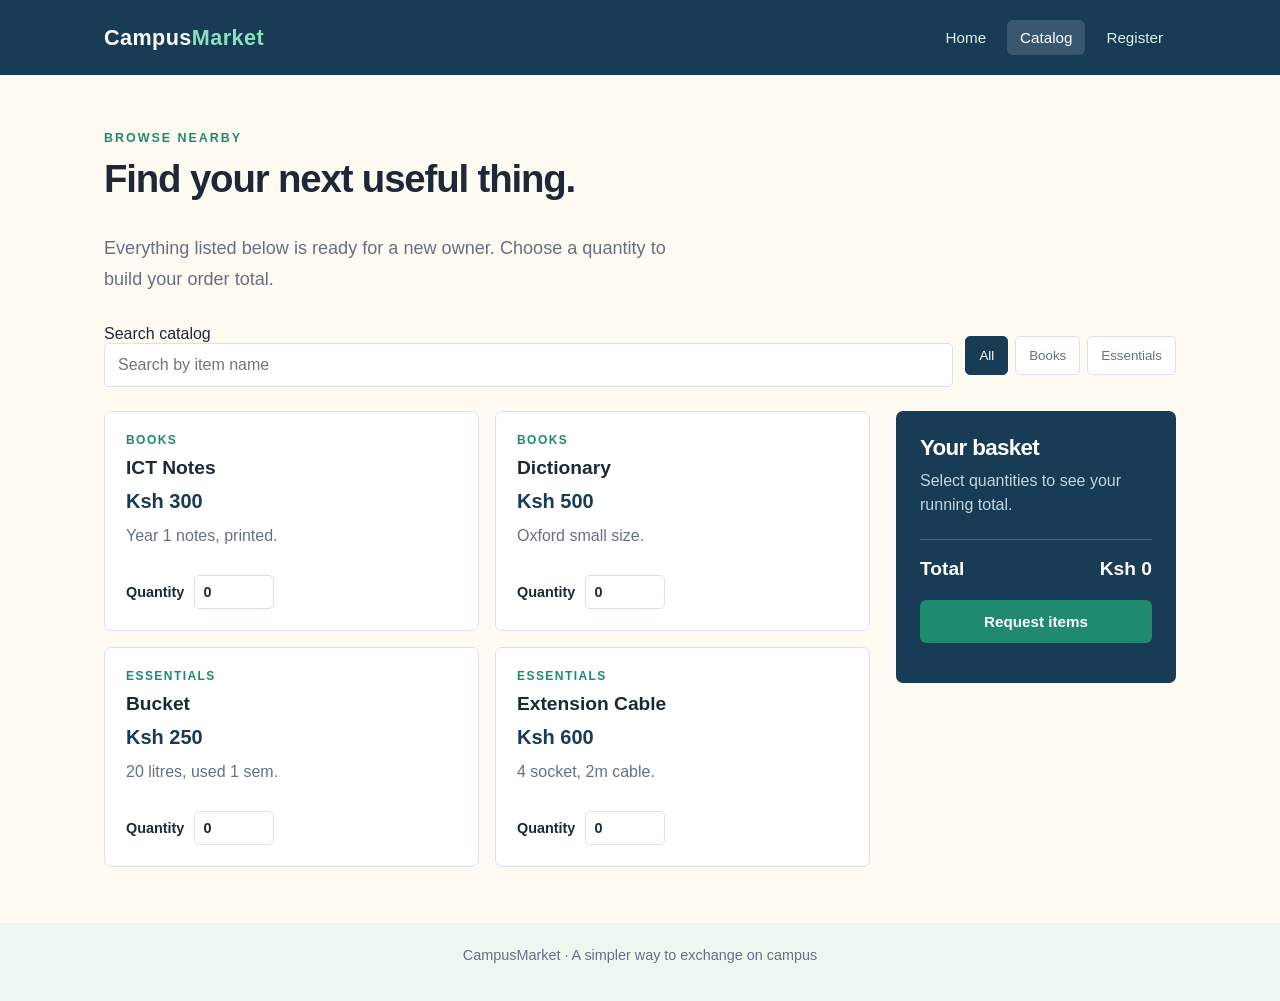
==== catalog.html @ a5192455 "Add files via upload" ====
<!DOCTYPE html>
<html lang="en">
<head>
<meta charset="UTF-8">
<meta name="viewport" content="width=device-width, initial-scale=1.0">
<title>Catalog | CampusMarket</title>
<link rel="stylesheet" href="styles.css">
</head>
<body>
<header class="site-header"><div class="header-inner"><a class="brand" href="index.html">Campus<span>Market</span></a>
<nav>
<a href="index.html">Home</a>
<a href="catalog.html" aria-current="page">Catalog</a>
<a href="register.html">Register</a>
</nav>
</div></header>
<main class="container"><div class="page-heading"><p class="eyebrow">Browse nearby</p><h2>Find your next useful thing.</h2><p class="lead">Everything listed below is ready for a new owner. Choose a quantity to build your order total.</p></div>
<div class="toolbar"><div class="search-wrap"><label class="sr-only" for="search">Search catalog</label><input id="search" type="search" placeholder="Search by item name" autocomplete="off"></div><div class="filters" role="group" aria-label="Filter products"><button class="filter active" data-filter="all" type="button">All</button><button class="filter" data-filter="books" type="button">Books</button><button class="filter" data-filter="other" type="button">Essentials</button></div></div>
<div class="catalog-layout"><section id="list" aria-live="polite">
<article class="prod" data-cat="books" data-name="ict notes">
<span class="prod-type">Books</span><h3>ICT Notes</h3>
<p class="price">Ksh <span class="p">300</span></p>
<p>Year 1 notes, printed.</p>
<label class="quantity">Quantity <input class="q" type="number" value="0" min="0" max="20" inputmode="numeric"></label>
</article>

<article class="prod" data-cat="books" data-name="dictionary">
<span class="prod-type">Books</span><h3>Dictionary</h3>
<p class="price">Ksh <span class="p">500</span></p>
<p>Oxford small size.</p>
<label class="quantity">Quantity <input class="q" type="number" value="0" min="0" max="20" inputmode="numeric"></label>
</article>

<article class="prod" data-cat="other" data-name="bucket">
<span class="prod-type">Essentials</span><h3>Bucket</h3>
<p class="price">Ksh <span class="p">250</span></p>
<p>20 litres, used 1 sem.</p>
<label class="quantity">Quantity <input class="q" type="number" value="0" min="0" max="20" inputmode="numeric"></label>
</article>

<article class="prod" data-cat="other" data-name="extension">
<span class="prod-type">Essentials</span><h3>Extension Cable</h3>
<p class="price">Ksh <span class="p">600</span></p>
<p>4 socket, 2m cable.</p>
<label class="quantity">Quantity <input class="q" type="number" value="0" min="0" max="20" inputmode="numeric"></label>
</article>
</section><aside class="cart"><h2>Your basket</h2><p>Select quantities to see your running total.</p><div class="cart-total"><span>Total</span><span>Ksh <span id="tot">0</span></span></div><button class="button checkout-button" id="checkout" type="button">Request items</button><p id="msg" role="status"></p></aside></div>
</main>
<footer><p>CampusMarket · A simpler way to exchange on campus</p></footer>
<script src="app.js"></script>
</body>
</html>
---- styles.css ----
:root {
	--ink: #1d2939;
	--muted: #667085;
	--navy: #183b56;
	--teal: #1f8a70;
	--mint: #e8f4ee;
	--cream: #fffaf2;
	--line: #d9e2ec;
	--white: #ffffff;
	font-family: "Trebuchet MS", "Segoe UI", sans-serif;
}

* { box-sizing: border-box; }
body { margin: 0; color: var(--ink); background: var(--cream); }
a { color: inherit; }
.site-header { background: var(--navy); color: var(--white); }
.header-inner { max-width: 1120px; margin: auto; padding: 20px 24px; display: flex; align-items: center; justify-content: space-between; gap: 24px; }
.brand { text-decoration: none; font-size: 1.35rem; font-weight: 800; letter-spacing: .02em; }
.brand span { color: #8de0ba; }
nav { display: flex; gap: 8px; }
nav a { color: #d9f2e7; text-decoration: none; padding: 9px 13px; border-radius: 6px; font-size: .95rem; }
nav a:hover, nav a[aria-current="page"] { background: rgba(255,255,255,.14); color: var(--white); }
.container { max-width: 1120px; margin: auto; padding: 56px 24px; }
.eyebrow { color: var(--teal); font-size: .78rem; font-weight: 800; letter-spacing: .16em; text-transform: uppercase; }
h1, h2, h3, p { margin-top: 0; }
h1 { max-width: 700px; margin-bottom: 18px; font-size: clamp(2.4rem, 5vw, 4.7rem); line-height: .98; letter-spacing: -.045em; }
h2 { font-size: clamp(1.8rem, 3vw, 2.8rem); letter-spacing: -.03em; }
.lead { max-width: 590px; color: var(--muted); font-size: 1.13rem; line-height: 1.7; }
.hero { min-height: 490px; display: grid; grid-template-columns: minmax(0, 1.1fr) minmax(280px, .9fr); gap: 52px; align-items: center; }
.hero-art { min-height: 330px; padding: 28px; border-radius: 10px; background: #d5efe2; position: relative; overflow: hidden; }
.hero-art:before, .hero-art:after { content: ""; position: absolute; border-radius: 50%; border: 22px solid rgba(31,138,112,.25); }
.hero-art:before { width: 270px; height: 270px; right: -60px; top: -45px; }
.hero-art:after { width: 170px; height: 170px; left: -55px; bottom: -68px; }
.market-note { position: absolute; z-index: 1; left: 13%; bottom: 16%; width: 74%; padding: 27px; background: var(--white); border: 1px solid rgba(24,59,86,.12); box-shadow: 0 18px 42px rgba(24,59,86,.16); transform: rotate(-3deg); }
.market-note strong { display: block; color: var(--navy); font-size: 1.5rem; margin-bottom: 18px; }
.market-note p { color: var(--muted); line-height: 1.5; margin-bottom: 0; }
.actions { display: flex; gap: 12px; flex-wrap: wrap; margin-top: 28px; }
.button { display: inline-flex; align-items: center; justify-content: center; border: 0; border-radius: 6px; padding: 13px 18px; background: var(--teal); color: var(--white); text-decoration: none; font-weight: 800; cursor: pointer; font-size: .95rem; }
.button:hover { background: #176e5a; }
.button.secondary { background: var(--white); color: var(--navy); border: 1px solid var(--line); }
.button.secondary:hover { background: var(--mint); }
.trust-strip { background: var(--navy); color: var(--white); }
.trust-inner { max-width: 1120px; margin: auto; padding: 24px; display: grid; grid-template-columns: repeat(3, 1fr); gap: 20px; }
.trust-inner div { border-left: 2px solid #8de0ba; padding-left: 14px; }
.trust-inner strong { display: block; margin-bottom: 4px; }
.trust-inner span { color: #c2d6df; font-size: .9rem; }
.page-heading { margin-bottom: 30px; }
.toolbar { display: flex; align-items: center; gap: 12px; flex-wrap: wrap; margin-bottom: 24px; }
.search-wrap { flex: 1 1 250px; position: relative; }
input, select { width: 100%; border: 1px solid var(--line); border-radius: 5px; padding: 12px 13px; background: var(--white); color: var(--ink); font: inherit; }
input:focus { outline: 3px solid rgba(31,138,112,.2); border-color: var(--teal); }
.filters { display: flex; gap: 7px; }
.filter { border: 1px solid var(--line); border-radius: 5px; background: var(--white); color: var(--muted); padding: 11px 13px; cursor: pointer; }
.filter.active, .filter:hover { background: var(--navy); color: var(--white); border-color: var(--navy); }
.catalog-layout { display: grid; grid-template-columns: minmax(0, 1fr) 280px; gap: 26px; align-items: start; }
#list { display: grid; grid-template-columns: repeat(2, minmax(0, 1fr)); gap: 16px; }
.prod { padding: 21px; background: var(--white); border: 1px solid var(--line); border-radius: 7px; display: flex; flex-direction: column; min-height: 220px; }
.prod:hover { border-color: #94c9b4; box-shadow: 0 8px 22px rgba(24,59,86,.07); }
.prod-type { color: var(--teal); font-size: .75rem; font-weight: 800; text-transform: uppercase; letter-spacing: .12em; }
.prod h3 { margin: 10px 0 7px; font-size: 1.2rem; }
.prod p { color: var(--muted); line-height: 1.5; margin-bottom: 18px; }
.price { color: var(--navy) !important; font-size: 1.25rem; font-weight: 800; margin-bottom: 8px !important; }
.quantity { margin-top: auto; display: flex; align-items: center; gap: 10px; font-size: .9rem; font-weight: 700; }
.quantity input { width: 80px; padding: 8px; }
.cart { position: sticky; top: 20px; background: var(--navy); color: var(--white); border-radius: 7px; padding: 24px; }
.cart h2 { font-size: 1.4rem; margin-bottom: 8px; }
.cart p { color: #c2d6df; line-height: 1.5; }
.cart-total { display: flex; justify-content: space-between; border-top: 1px solid rgba(255,255,255,.2); padding-top: 18px; margin-top: 22px; font-size: 1.2rem; font-weight: 800; }
.checkout-button { width: 100%; margin-top: 20px; }
.empty { grid-column: 1 / -1; padding: 35px; text-align: center; color: var(--muted); background: var(--white); border: 1px dashed var(--line); }
.form-card { max-width: 600px; background: var(--white); border: 1px solid var(--line); border-radius: 7px; padding: 30px; }
.field { display: grid; gap: 7px; margin-bottom: 18px; font-weight: 700; }
.check { display: flex; align-items: center; gap: 8px; font-weight: 400; margin-bottom: 22px; }
.check input { width: auto; }
.message { margin: 16px 0 0; font-weight: 700; }
.message.success { color: var(--teal); }
.message.error { color: #b42318; }
footer { background: #eef6f0; color: var(--muted); padding: 24px; text-align: center; font-size: .9rem; }
@media (max-width: 760px) {
	.header-inner { align-items: flex-start; flex-direction: column; padding: 18px 20px; }
	nav { width: 100%; justify-content: space-between; }
	nav a { padding: 8px 5px; }
	.container { padding: 42px 20px; }
	.hero { grid-template-columns: 1fr; gap: 26px; min-height: auto; }
	.hero-art { min-height: 260px; }
	.trust-inner { grid-template-columns: 1fr; padding: 22px 20px; }
	.catalog-layout, #list { grid-template-columns: 1fr; }
	.cart { position: static; grid-row: 1; }
}
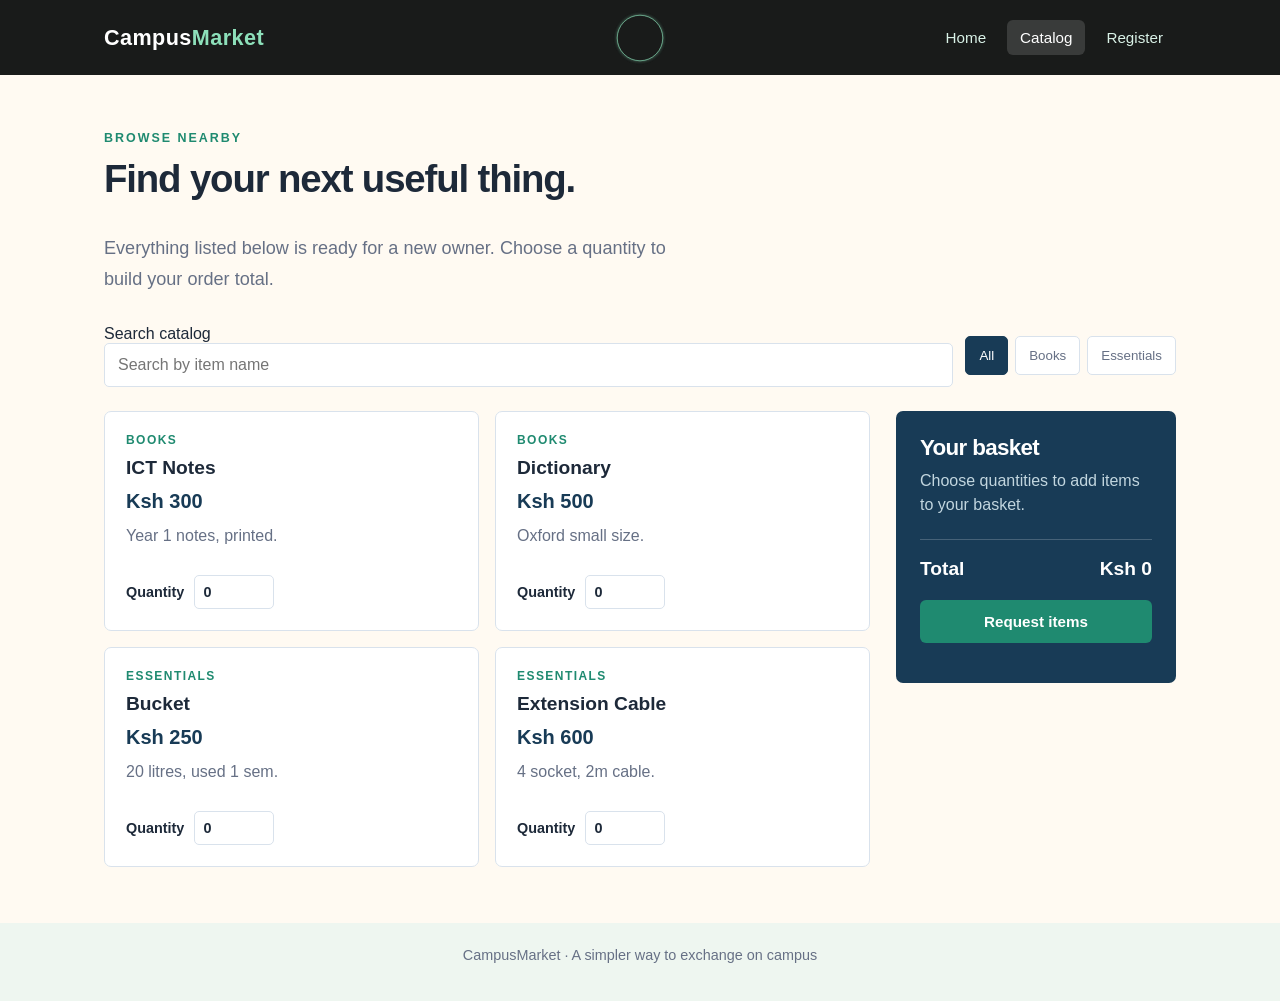
==== commit 04e5c12d: "Add files via upload" ====
--- a/catalog.html
+++ b/catalog.html
@@ -15,7 +15,7 @@
 </nav>
 </div></header>
 <main class="container"><div class="page-heading"><p class="eyebrow">Browse nearby</p><h2>Find your next useful thing.</h2><p class="lead">Everything listed below is ready for a new owner. Choose a quantity to build your order total.</p></div>
-<div class="toolbar"><div class="search-wrap"><label class="sr-only" for="search">Search catalog</label><input id="search" type="search" placeholder="Search by item name" autocomplete="off"></div><div class="filters" role="group" aria-label="Filter products"><button class="filter active" data-filter="all" type="button">All</button><button class="filter" data-filter="books" type="button">Books</button><button class="filter" data-filter="other" type="button">Essentials</button></div></div>
+<div class="toolbar"><div class="search-wrap"><label class="sr-only" for="search">Search catalog</label><input id="search" type="search" placeholder="Search by item name" autocomplete="off"></div><div class="filters" role="group" aria-label="Filter products"><button class="filter active" data-filter="all" aria-pressed="true" type="button">All</button><button class="filter" data-filter="books" aria-pressed="false" type="button">Books</button><button class="filter" data-filter="other" aria-pressed="false" type="button">Essentials</button></div></div>
 <div class="catalog-layout"><section id="list" aria-live="polite">
 <article class="prod" data-cat="books" data-name="ict notes">
 <span class="prod-type">Books</span><h3>ICT Notes</h3>
@@ -44,7 +44,7 @@
 <p>4 socket, 2m cable.</p>
 <label class="quantity">Quantity <input class="q" type="number" value="0" min="0" max="20" inputmode="numeric"></label>
 </article>
-</section><aside class="cart"><h2>Your basket</h2><p>Select quantities to see your running total.</p><div class="cart-total"><span>Total</span><span>Ksh <span id="tot">0</span></span></div><button class="button checkout-button" id="checkout" type="button">Request items</button><p id="msg" role="status"></p></aside></div>
+</section><aside class="cart"><h2>Your basket</h2><p id="cart-empty">Choose quantities to add items to your basket.</p><ul class="cart-items" id="cart-items" aria-label="Selected items" aria-live="polite"></ul><div class="cart-total"><span>Total</span><span>Ksh <span id="tot">0</span></span></div><button class="button checkout-button" id="checkout" type="button">Request items</button><p id="msg" role="status"></p></aside></div>
 </main>
 <footer><p>CampusMarket · A simpler way to exchange on campus</p></footer>
 <script src="app.js"></script>
--- a/styles.css
+++ b/styles.css
@@ -13,8 +13,10 @@
 * { box-sizing: border-box; }
 body { margin: 0; color: var(--ink); background: var(--cream); }
 a { color: inherit; }
-.site-header { background: var(--navy); color: var(--white); }
-.header-inner { max-width: 1120px; margin: auto; padding: 20px 24px; display: flex; align-items: center; justify-content: space-between; gap: 24px; }
+.site-header { position: relative; isolation: isolate; overflow: hidden; background: #191b1a; color: var(--white); }
+.site-header::before, .site-header::after { content: ""; position: absolute; z-index: -1; top: 50%; left: 50%; width: 180px; aspect-ratio: 1; border: 2px solid rgba(141,224,186,.8); border-radius: 50%; box-shadow: 0 0 14px rgba(141,224,186,.28); pointer-events: none; transform: translate(-50%, -50%) scale(.25); animation: header-ripple 5s ease-out infinite; }
+.site-header::after { animation-delay: 2.5s; }
+.header-inner { position: relative; max-width: 1120px; margin: auto; padding: 20px 24px; display: flex; align-items: center; justify-content: space-between; gap: 24px; }
 .brand { text-decoration: none; font-size: 1.35rem; font-weight: 800; letter-spacing: .02em; }
 .brand span { color: #8de0ba; }
 nav { display: flex; gap: 8px; }
@@ -49,13 +51,22 @@
 .search-wrap { flex: 1 1 250px; position: relative; }
 input, select { width: 100%; border: 1px solid var(--line); border-radius: 5px; padding: 12px 13px; background: var(--white); color: var(--ink); font: inherit; }
 input:focus { outline: 3px solid rgba(31,138,112,.2); border-color: var(--teal); }
+input[aria-invalid="true"] { border-color: #b42318; }
 .filters { display: flex; gap: 7px; }
 .filter { border: 1px solid var(--line); border-radius: 5px; background: var(--white); color: var(--muted); padding: 11px 13px; cursor: pointer; }
 .filter.active, .filter:hover { background: var(--navy); color: var(--white); border-color: var(--navy); }
 .catalog-layout { display: grid; grid-template-columns: minmax(0, 1fr) 280px; gap: 26px; align-items: start; }
 #list { display: grid; grid-template-columns: repeat(2, minmax(0, 1fr)); gap: 16px; }
-.prod { padding: 21px; background: var(--white); border: 1px solid var(--line); border-radius: 7px; display: flex; flex-direction: column; min-height: 220px; }
-.prod:hover { border-color: #94c9b4; box-shadow: 0 8px 22px rgba(24,59,86,.07); }
+.prod { padding: 21px; background: var(--white); border: 1px solid var(--line); border-radius: 7px; display: flex; flex-direction: column; min-height: 220px; transition: transform .2s ease, border-color .2s ease, box-shadow .2s ease; }
+.prod[hidden] { display: none; }
+.prod { animation: product-arrive .55s ease-out both; }
+.prod:nth-child(2) { animation-delay: .08s; }
+.prod:nth-child(3) { animation-delay: .16s; }
+.prod:nth-child(4) { animation-delay: .24s; }
+.prod:nth-child(5) { animation-delay: .32s; }
+.prod:nth-child(6) { animation-delay: .4s; }
+.prod:hover { border-color: #94c9b4; box-shadow: 0 8px 22px rgba(24,59,86,.1); transform: translateY(-4px); }
+.prod-image { display: block; width: 100%; aspect-ratio: 16 / 10; margin: 12px 0 4px; object-fit: contain; background: #f3f1e9; }
 .prod-type { color: var(--teal); font-size: .75rem; font-weight: 800; text-transform: uppercase; letter-spacing: .12em; }
 .prod h3 { margin: 10px 0 7px; font-size: 1.2rem; }
 .prod p { color: var(--muted); line-height: 1.5; margin-bottom: 18px; }
@@ -65,17 +76,60 @@
 .cart { position: sticky; top: 20px; background: var(--navy); color: var(--white); border-radius: 7px; padding: 24px; }
 .cart h2 { font-size: 1.4rem; margin-bottom: 8px; }
 .cart p { color: #c2d6df; line-height: 1.5; }
+.cart-items { list-style: none; margin: 18px 0 0; padding: 0; }
+.cart-item { display: flex; justify-content: space-between; align-items: baseline; gap: 12px; padding: 11px 0; border-bottom: 1px solid rgba(255,255,255,.16); font-size: .9rem; }
+.cart-item span { color: #e2ecee; }
+.cart-item strong { white-space: nowrap; }
 .cart-total { display: flex; justify-content: space-between; border-top: 1px solid rgba(255,255,255,.2); padding-top: 18px; margin-top: 22px; font-size: 1.2rem; font-weight: 800; }
 .checkout-button { width: 100%; margin-top: 20px; }
 .empty { grid-column: 1 / -1; padding: 35px; text-align: center; color: var(--muted); background: var(--white); border: 1px dashed var(--line); }
+#catalog-empty[hidden], .gallery-empty[hidden] { display: none; }
+.gallery { margin: 30px 0 34px; }
+.gallery-heading { display: flex; justify-content: space-between; align-items: end; gap: 20px; margin-bottom: 14px; }
+.gallery-heading .eyebrow { margin-bottom: 6px; }
+.gallery-heading h2 { margin-bottom: 0; color: var(--navy); font-size: 1.55rem; }
+.gallery-count { color: var(--muted); font-size: .9rem; font-weight: 700; white-space: nowrap; }
+.gallery-frame { height: 340px; position: relative; overflow: hidden; background: #e8f4ee; }
+.gallery-frame > img { display: block; width: 100%; height: 100%; object-fit: cover; }
+.gallery-frame > img[hidden] { display: none; }
+.gallery-frame > img.dictionary-cover { object-fit: contain; padding: 12px; background: #f3f1e9; }
+.gallery-frame > img.image-contain { object-fit: contain; padding: 12px; background: #f3f1e9; }
+.gallery-empty { position: absolute; inset: 0; display: grid; place-items: center; padding: 24px; color: var(--muted); text-align: center; }
+.gallery-controls { position: absolute; right: 16px; bottom: 16px; display: flex; gap: 8px; }
+.gallery-control { width: 44px; height: 44px; border: 0; background: var(--navy); color: var(--white); font-size: 1.3rem; cursor: pointer; }
+.gallery-control:hover:not(:disabled) { background: var(--teal); }
+.gallery-control:disabled { opacity: .5; cursor: not-allowed; }
+.gallery-caption { margin: 11px 0 0; color: var(--muted); font-size: .9rem; }
 .form-card { max-width: 600px; background: var(--white); border: 1px solid var(--line); border-radius: 7px; padding: 30px; }
 .field { display: grid; gap: 7px; margin-bottom: 18px; font-weight: 700; }
+.field-error, .quantity-error { display: block; color: #b42318; font-size: .86rem; font-weight: 600; line-height: 1.4; max-height: 0; opacity: 0; overflow: hidden; transform: translateY(-3px); transition: max-height .24s ease, opacity .2s ease, transform .2s ease; }
+.field-error.is-visible, .quantity-error.is-visible { max-height: 4rem; opacity: 1; transform: translateY(0); }
 .check { display: flex; align-items: center; gap: 8px; font-weight: 400; margin-bottom: 22px; }
 .check input { width: auto; }
-.message { margin: 16px 0 0; font-weight: 700; }
+.message { margin: 16px 0 0; font-weight: 700; max-height: 0; opacity: 0; overflow: hidden; transform: translateY(-3px); transition: max-height .24s ease, opacity .2s ease, transform .2s ease; }
+.message.is-visible { max-height: 7rem; opacity: 1; transform: translateY(0); }
 .message.success { color: var(--teal); }
 .message.error { color: #b42318; }
+@keyframes confirmation-pop { 0% { transform: translateY(5px) scale(.98); } 55% { transform: translateY(-2px) scale(1.015); } 100% { transform: translateY(0) scale(1); } }
+@keyframes header-ripple { 0% { opacity: .9; transform: translate(-50%, -50%) scale(.25); } 100% { opacity: 0; transform: translate(-50%, -50%) scale(8); } }
+@keyframes product-arrive { from { opacity: 0; translate: 0 14px; } to { opacity: 1; translate: 0 0; } }
+@keyframes shopping-prompt { 0%, 100% { box-shadow: 0 5px 0 #c84c34; } 50% { box-shadow: 0 5px 0 #c84c34, 0 0 0 7px rgba(237,101,72,.16); } }
+.message.success.is-animated { animation: confirmation-pop .55s ease-out; }
 footer { background: #eef6f0; color: var(--muted); padding: 24px; text-align: center; font-size: .9rem; }
+.home-page { --home-green: #174f3d; --home-coral: #ed6548; --home-yellow: #f5c451; --home-paper: #fff8e9; background: var(--home-paper); }
+.home-hero { min-height: 570px; padding-top: 68px; padding-bottom: 68px; display: grid; grid-template-columns: minmax(0, 1fr) minmax(320px, .92fr); gap: 64px; align-items: center; }
+.home-copy h1 { max-width: 590px; color: var(--home-green); font-size: clamp(3rem, 6vw, 5.2rem); line-height: .98; letter-spacing: 0; }
+.home-copy .lead { color: #52645c; }
+.home-page .button { background: var(--home-coral); box-shadow: 0 5px 0 #c84c34; transition: transform .18s ease, box-shadow .18s ease, background .18s ease; }
+.home-page .actions .button:first-child { animation: shopping-prompt 1.2s ease-in-out 1.2s 2; }
+.home-page .button:hover { background: #d85138; box-shadow: 0 2px 0 #c84c34; transform: translateY(3px); }
+.home-page .button.secondary { background: transparent; color: var(--home-green); border-color: #b8c9b9; box-shadow: none; }
+.home-page .button.secondary:hover { background: #e8efdf; transform: none; }
+.home-page .button span { margin-left: 8px; font-size: 1.2rem; }
+.home-visual { height: 390px; position: relative; border: 8px solid var(--white); border-radius: 8px; background: var(--home-yellow); box-shadow: 14px 14px 0 var(--home-yellow); }
+.home-visual > img { display: block; width: 100%; height: 100%; object-fit: cover; animation: hero-reveal .8s ease-out both; }
+@keyframes hero-reveal { from { opacity: .6; transform: scale(1.04); } to { opacity: 1; transform: scale(1); } }
+body:has(.home-page) footer { background: var(--home-green); color: #e0eee5; }
 @media (max-width: 760px) {
 	.header-inner { align-items: flex-start; flex-direction: column; padding: 18px 20px; }
 	nav { width: 100%; justify-content: space-between; }
@@ -86,4 +140,13 @@
 	.trust-inner { grid-template-columns: 1fr; padding: 22px 20px; }
 	.catalog-layout, #list { grid-template-columns: 1fr; }
 	.cart { position: static; grid-row: 1; }
+	.gallery-frame { height: 250px; }
+	.gallery-heading h2 { font-size: 1.3rem; }
+	.gallery-controls { right: 10px; bottom: 10px; }
+	.home-hero { grid-template-columns: 1fr; gap: 35px; padding-top: 48px; padding-bottom: 55px; }
+	.home-copy h1 { font-size: clamp(2.8rem, 12vw, 4.2rem); }
+	.home-visual { height: 300px; margin: 0 8px 8px 14px; }
+}
+@media (prefers-reduced-motion: reduce) {
+	*, *::before, *::after { scroll-behavior: auto !important; transition-duration: .01ms !important; animation-duration: .01ms !important; }
 }
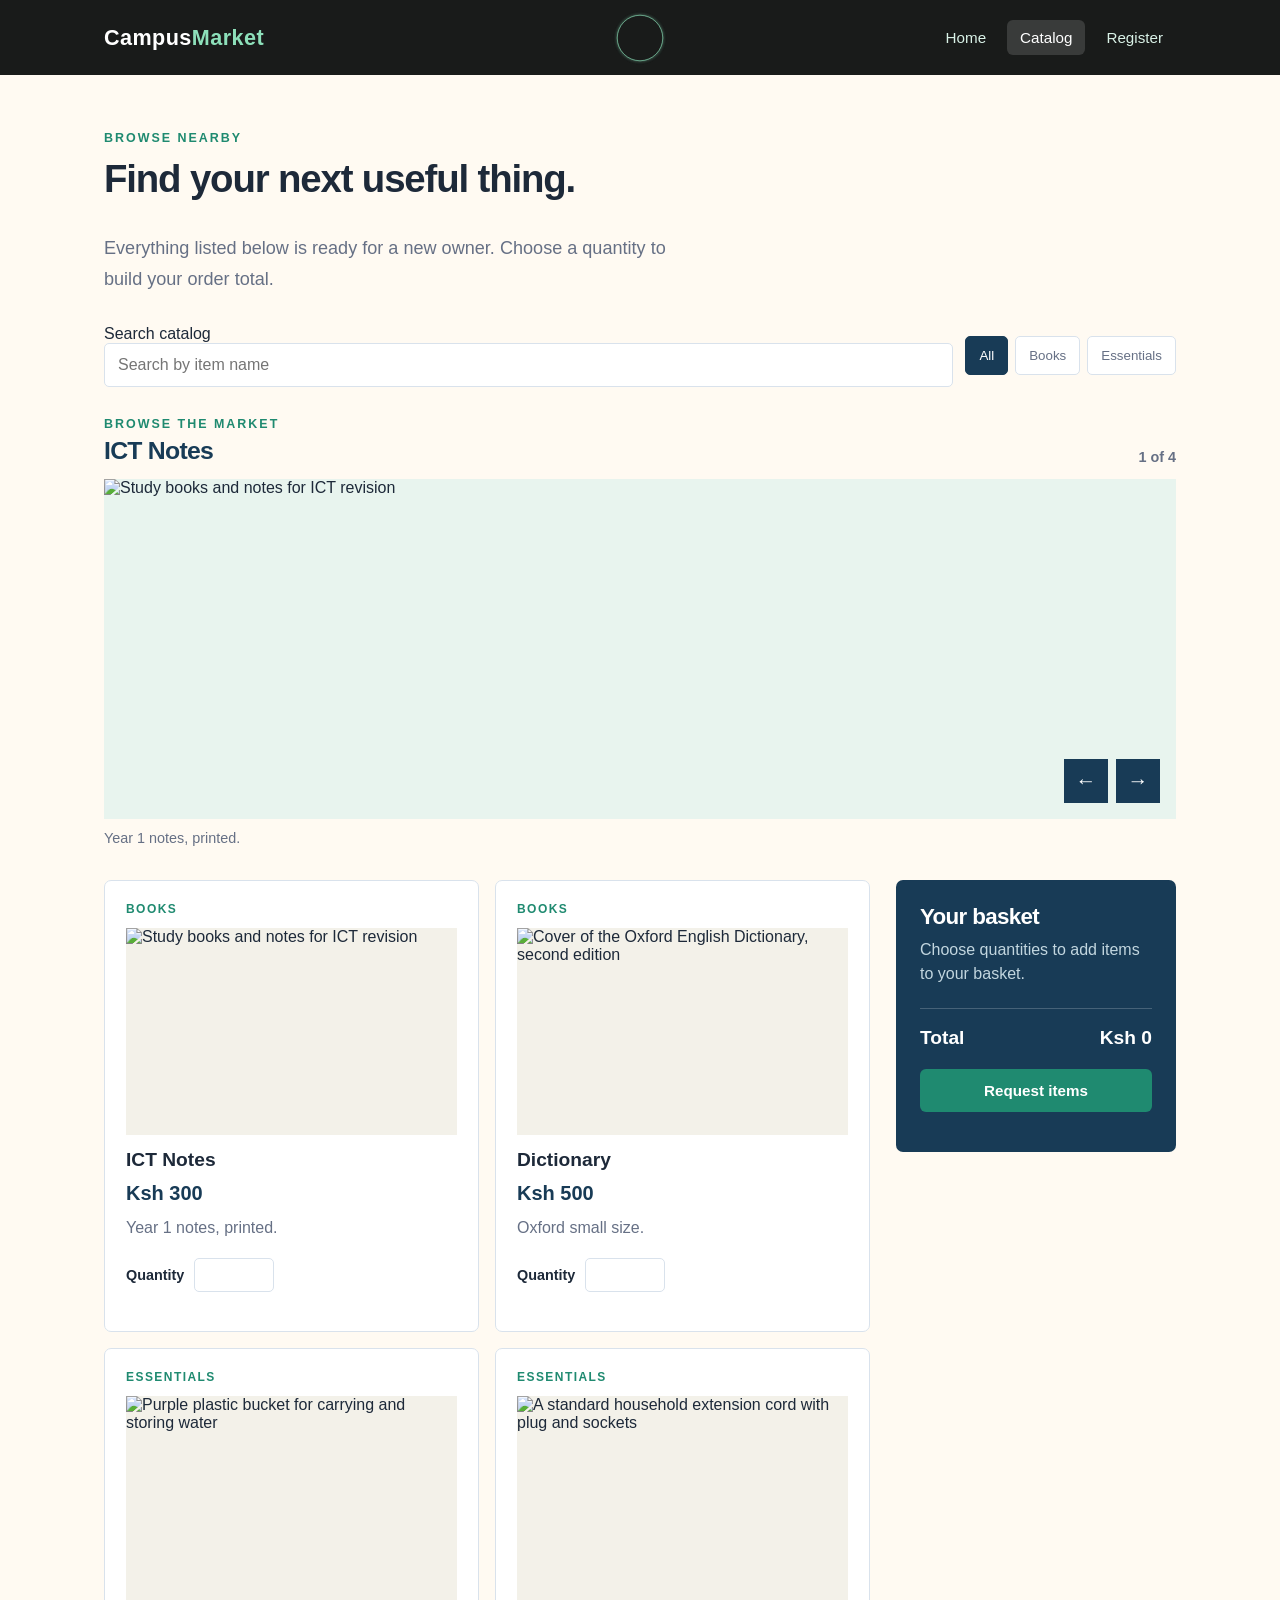
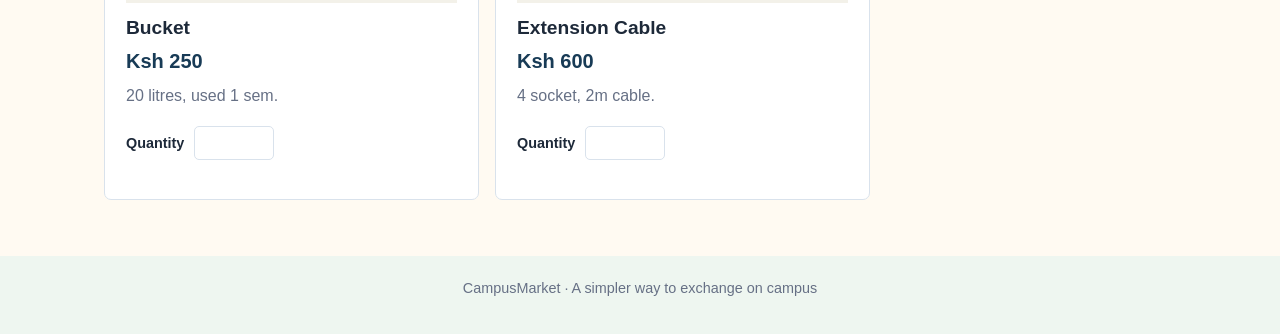
==== commit e6977b51: "Add files via upload" ====
--- a/catalog.html
+++ b/catalog.html
@@ -16,33 +16,39 @@
 </div></header>
 <main class="container"><div class="page-heading"><p class="eyebrow">Browse nearby</p><h2>Find your next useful thing.</h2><p class="lead">Everything listed below is ready for a new owner. Choose a quantity to build your order total.</p></div>
 <div class="toolbar"><div class="search-wrap"><label class="sr-only" for="search">Search catalog</label><input id="search" type="search" placeholder="Search by item name" autocomplete="off"></div><div class="filters" role="group" aria-label="Filter products"><button class="filter active" data-filter="all" aria-pressed="true" type="button">All</button><button class="filter" data-filter="books" aria-pressed="false" type="button">Books</button><button class="filter" data-filter="other" aria-pressed="false" type="button">Essentials</button></div></div>
+<section class="gallery" aria-label="Product slideshow">
+<div class="gallery-heading"><div><p class="eyebrow">Browse the market</p><h2 id="gallery-title">ICT Notes</h2></div><span class="gallery-count" id="gallery-count" aria-live="polite">1 of 4</span></div>
+<div class="gallery-frame"><img id="gallery-image" src="https://images.unsplash.com/photo-1544947950-fa07a98d237f?auto=format&amp;fit=crop&amp;w=1200&amp;q=85" alt="Study books and notes for ICT revision"><p class="gallery-empty" id="gallery-empty" hidden>No products match your search or filter.</p><div class="gallery-controls"><button class="gallery-control" id="gallery-prev" type="button" aria-label="Show previous product">&#8592;</button><button class="gallery-control" id="gallery-next" type="button" aria-label="Show next product">&#8594;</button></div></div>
+<p class="gallery-caption" id="gallery-caption">Year 1 notes, printed.</p>
+</section>
 <div class="catalog-layout"><section id="list" aria-live="polite">
-<article class="prod" data-cat="books" data-name="ict notes">
-<span class="prod-type">Books</span><h3>ICT Notes</h3>
+<p class="empty" id="catalog-empty" hidden>No items match that search. Try another name or category.</p>
+<article class="prod" data-cat="books" data-name="ict notes" data-image="https://images.unsplash.com/photo-1544947950-fa07a98d237f?auto=format&amp;fit=crop&amp;w=1200&amp;q=85" data-image-alt="Study books and notes for ICT revision">
+<span class="prod-type">Books</span><img class="prod-image" src="https://images.unsplash.com/photo-1544947950-fa07a98d237f?auto=format&amp;fit=crop&amp;w=1200&amp;q=85" alt="Study books and notes for ICT revision" loading="lazy" decoding="async"><h3>ICT Notes</h3>
 <p class="price">Ksh <span class="p">300</span></p>
-<p>Year 1 notes, printed.</p>
-<label class="quantity">Quantity <input class="q" type="number" value="0" min="0" max="20" inputmode="numeric"></label>
+<p class="description">Year 1 notes, printed.</p>
+<label class="quantity">Quantity <input class="q" type="text" inputmode="numeric" autocomplete="off" aria-describedby="qty-error-ict"></label><p class="quantity-error" id="qty-error-ict" aria-live="polite"></p>
 </article>
 
-<article class="prod" data-cat="books" data-name="dictionary">
-<span class="prod-type">Books</span><h3>Dictionary</h3>
+<article class="prod" data-cat="books" data-name="dictionary" data-image="https://upload.wikimedia.org/wikipedia/commons/6/6f/Oxford_English_Dictionary_2nd.jpg" data-image-alt="Cover of the Oxford English Dictionary, second edition">
+<span class="prod-type">Books</span><img class="prod-image" src="https://upload.wikimedia.org/wikipedia/commons/6/6f/Oxford_English_Dictionary_2nd.jpg" alt="Cover of the Oxford English Dictionary, second edition" loading="lazy" decoding="async"><h3>Dictionary</h3>
 <p class="price">Ksh <span class="p">500</span></p>
-<p>Oxford small size.</p>
-<label class="quantity">Quantity <input class="q" type="number" value="0" min="0" max="20" inputmode="numeric"></label>
+<p class="description">Oxford small size.</p>
+<label class="quantity">Quantity <input class="q" type="text" inputmode="numeric" autocomplete="off" aria-describedby="qty-error-dictionary"></label><p class="quantity-error" id="qty-error-dictionary" aria-live="polite"></p>
 </article>
 
-<article class="prod" data-cat="other" data-name="bucket">
-<span class="prod-type">Essentials</span><h3>Bucket</h3>
+<article class="prod" data-cat="other" data-name="bucket" data-image="https://upload.wikimedia.org/wikipedia/commons/2/24/Purple_plastic_bucket.jpg" data-image-alt="Purple plastic bucket for carrying and storing water" data-image-fit="contain">
+<span class="prod-type">Essentials</span><img class="prod-image image-contain" src="https://upload.wikimedia.org/wikipedia/commons/2/24/Purple_plastic_bucket.jpg" alt="Purple plastic bucket for carrying and storing water" loading="lazy" decoding="async"><h3>Bucket</h3>
 <p class="price">Ksh <span class="p">250</span></p>
-<p>20 litres, used 1 sem.</p>
-<label class="quantity">Quantity <input class="q" type="number" value="0" min="0" max="20" inputmode="numeric"></label>
+<p class="description">20 litres, used 1 sem.</p>
+<label class="quantity">Quantity <input class="q" type="text" inputmode="numeric" autocomplete="off" aria-describedby="qty-error-bucket"></label><p class="quantity-error" id="qty-error-bucket" aria-live="polite"></p>
 </article>
 
-<article class="prod" data-cat="other" data-name="extension">
-<span class="prod-type">Essentials</span><h3>Extension Cable</h3>
+<article class="prod" data-cat="other" data-name="extension cable" data-image="https://upload.wikimedia.org/wikipedia/commons/a/ae/NEMA-1_extension_cord.jpg" data-image-alt="A standard household extension cord with plug and sockets">
+<span class="prod-type">Essentials</span><img class="prod-image" src="https://upload.wikimedia.org/wikipedia/commons/a/ae/NEMA-1_extension_cord.jpg" alt="A standard household extension cord with plug and sockets" loading="lazy" decoding="async"><h3>Extension Cable</h3>
 <p class="price">Ksh <span class="p">600</span></p>
-<p>4 socket, 2m cable.</p>
-<label class="quantity">Quantity <input class="q" type="number" value="0" min="0" max="20" inputmode="numeric"></label>
+<p class="description">4 socket, 2m cable.</p>
+<label class="quantity">Quantity <input class="q" type="text" inputmode="numeric" autocomplete="off" aria-describedby="qty-error-extension"></label><p class="quantity-error" id="qty-error-extension" aria-live="polite"></p>
 </article>
 </section><aside class="cart"><h2>Your basket</h2><p id="cart-empty">Choose quantities to add items to your basket.</p><ul class="cart-items" id="cart-items" aria-label="Selected items" aria-live="polite"></ul><div class="cart-total"><span>Total</span><span>Ksh <span id="tot">0</span></span></div><button class="button checkout-button" id="checkout" type="button">Request items</button><p id="msg" role="status"></p></aside></div>
 </main>
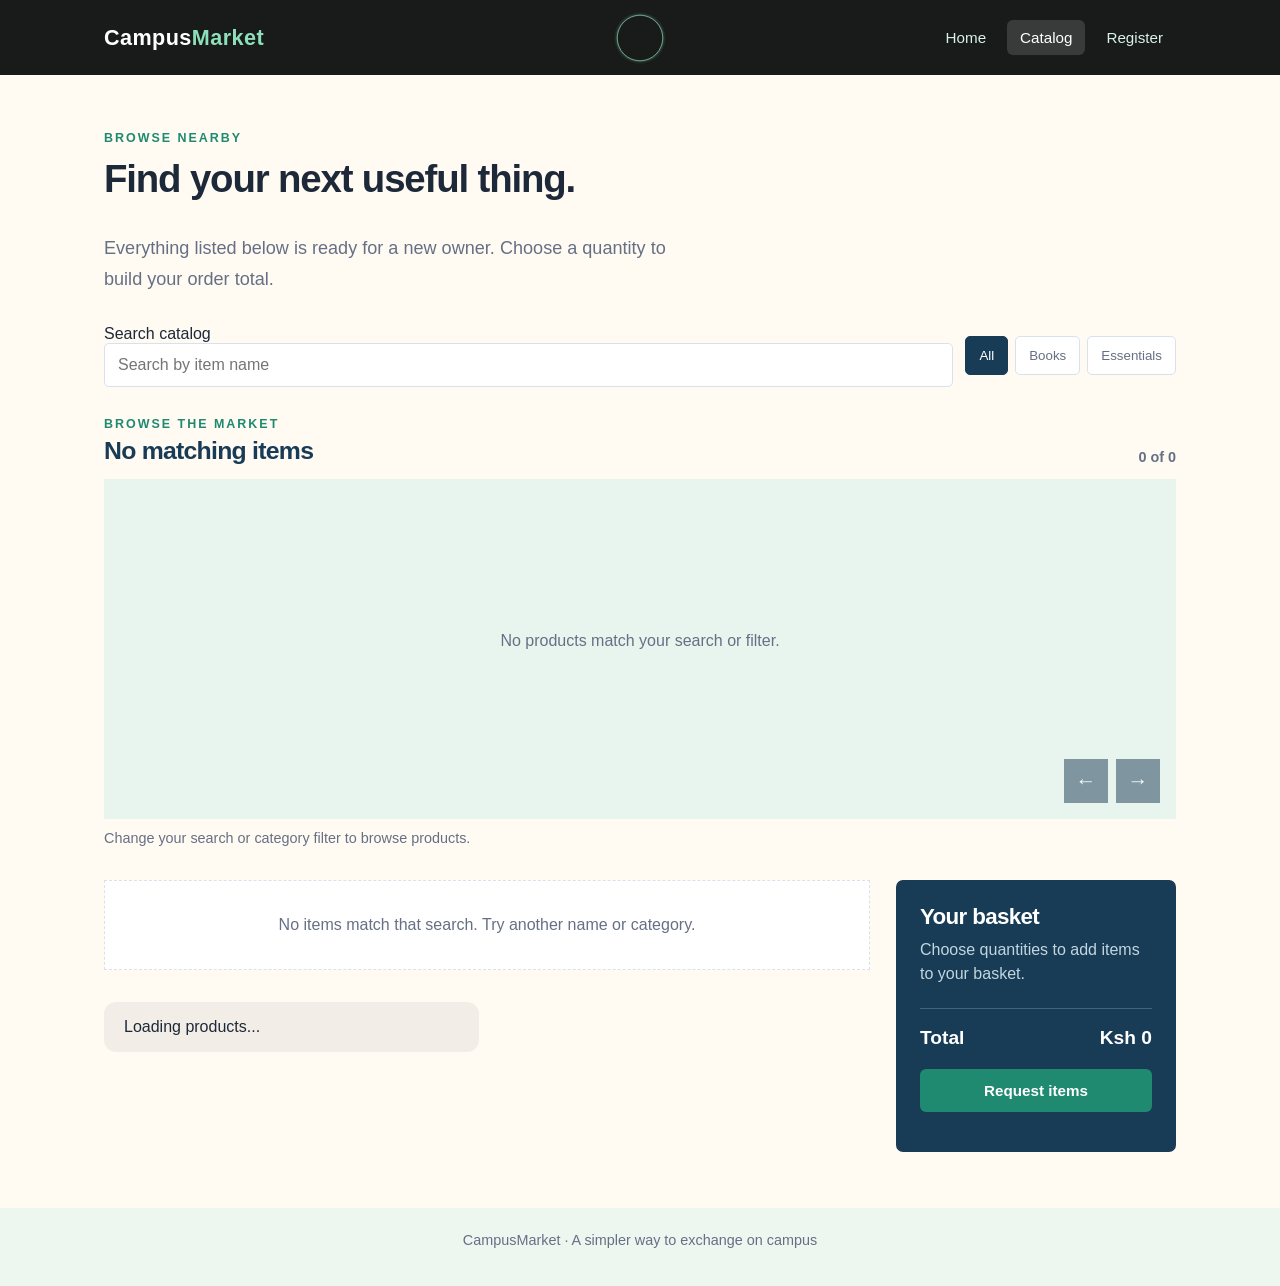
==== commit 92a467d8: "assignment 5 Added loading states and error messages for product catalog." ====
--- a/catalog.html
+++ b/catalog.html
@@ -5,6 +5,12 @@
 <meta name="viewport" content="width=device-width, initial-scale=1.0">
 <title>Catalog | CampusMarket</title>
 <link rel="stylesheet" href="styles.css">
+<style>
+.catalog-status{padding:1rem 1.25rem;margin:0 0 1rem;border-radius:.75rem;background:rgba(0,0,0,.05)}
+.catalog-status.is-error{background:#fdecea;color:#8a1c14;border:1px solid #f5c2bd}
+.catalog-status .button{margin-left:.5rem}
+#msg.is-error{color:#8a1c14}
+</style>
 </head>
 <body>
 <header class="site-header"><div class="header-inner"><a class="brand" href="index.html">Campus<span>Market</span></a>
@@ -17,42 +23,16 @@
 <main class="container"><div class="page-heading"><p class="eyebrow">Browse nearby</p><h2>Find your next useful thing.</h2><p class="lead">Everything listed below is ready for a new owner. Choose a quantity to build your order total.</p></div>
 <div class="toolbar"><div class="search-wrap"><label class="sr-only" for="search">Search catalog</label><input id="search" type="search" placeholder="Search by item name" autocomplete="off"></div><div class="filters" role="group" aria-label="Filter products"><button class="filter active" data-filter="all" aria-pressed="true" type="button">All</button><button class="filter" data-filter="books" aria-pressed="false" type="button">Books</button><button class="filter" data-filter="other" aria-pressed="false" type="button">Essentials</button></div></div>
 <section class="gallery" aria-label="Product slideshow">
-<div class="gallery-heading"><div><p class="eyebrow">Browse the market</p><h2 id="gallery-title">ICT Notes</h2></div><span class="gallery-count" id="gallery-count" aria-live="polite">1 of 4</span></div>
-<div class="gallery-frame"><img id="gallery-image" src="https://images.unsplash.com/photo-1544947950-fa07a98d237f?auto=format&amp;fit=crop&amp;w=1200&amp;q=85" alt="Study books and notes for ICT revision"><p class="gallery-empty" id="gallery-empty" hidden>No products match your search or filter.</p><div class="gallery-controls"><button class="gallery-control" id="gallery-prev" type="button" aria-label="Show previous product">&#8592;</button><button class="gallery-control" id="gallery-next" type="button" aria-label="Show next product">&#8594;</button></div></div>
-<p class="gallery-caption" id="gallery-caption">Year 1 notes, printed.</p>
+<div class="gallery-heading"><div><p class="eyebrow">Browse the market</p><h2 id="gallery-title">Loading products...</h2></div><span class="gallery-count" id="gallery-count" aria-live="polite"></span></div>
+<div class="gallery-frame"><img id="gallery-image" src="" alt="Selected product" hidden><p class="gallery-empty" id="gallery-empty" hidden>No products match your search or filter.</p><div class="gallery-controls"><button class="gallery-control" id="gallery-prev" type="button" aria-label="Show previous product">&#8592;</button><button class="gallery-control" id="gallery-next" type="button" aria-label="Show next product">&#8594;</button></div></div>
+<p class="gallery-caption" id="gallery-caption"></p>
 </section>
 <div class="catalog-layout"><section id="list" aria-live="polite">
 <p class="empty" id="catalog-empty" hidden>No items match that search. Try another name or category.</p>
-<article class="prod" data-cat="books" data-name="ict notes" data-image="https://images.unsplash.com/photo-1544947950-fa07a98d237f?auto=format&amp;fit=crop&amp;w=1200&amp;q=85" data-image-alt="Study books and notes for ICT revision">
-<span class="prod-type">Books</span><img class="prod-image" src="https://images.unsplash.com/photo-1544947950-fa07a98d237f?auto=format&amp;fit=crop&amp;w=1200&amp;q=85" alt="Study books and notes for ICT revision" loading="lazy" decoding="async"><h3>ICT Notes</h3>
-<p class="price">Ksh <span class="p">300</span></p>
-<p class="description">Year 1 notes, printed.</p>
-<label class="quantity">Quantity <input class="q" type="text" inputmode="numeric" autocomplete="off" aria-describedby="qty-error-ict"></label><p class="quantity-error" id="qty-error-ict" aria-live="polite"></p>
-</article>
-
-<article class="prod" data-cat="books" data-name="dictionary" data-image="https://upload.wikimedia.org/wikipedia/commons/6/6f/Oxford_English_Dictionary_2nd.jpg" data-image-alt="Cover of the Oxford English Dictionary, second edition">
-<span class="prod-type">Books</span><img class="prod-image" src="https://upload.wikimedia.org/wikipedia/commons/6/6f/Oxford_English_Dictionary_2nd.jpg" alt="Cover of the Oxford English Dictionary, second edition" loading="lazy" decoding="async"><h3>Dictionary</h3>
-<p class="price">Ksh <span class="p">500</span></p>
-<p class="description">Oxford small size.</p>
-<label class="quantity">Quantity <input class="q" type="text" inputmode="numeric" autocomplete="off" aria-describedby="qty-error-dictionary"></label><p class="quantity-error" id="qty-error-dictionary" aria-live="polite"></p>
-</article>
-
-<article class="prod" data-cat="other" data-name="bucket" data-image="https://upload.wikimedia.org/wikipedia/commons/2/24/Purple_plastic_bucket.jpg" data-image-alt="Purple plastic bucket for carrying and storing water" data-image-fit="contain">
-<span class="prod-type">Essentials</span><img class="prod-image image-contain" src="https://upload.wikimedia.org/wikipedia/commons/2/24/Purple_plastic_bucket.jpg" alt="Purple plastic bucket for carrying and storing water" loading="lazy" decoding="async"><h3>Bucket</h3>
-<p class="price">Ksh <span class="p">250</span></p>
-<p class="description">20 litres, used 1 sem.</p>
-<label class="quantity">Quantity <input class="q" type="text" inputmode="numeric" autocomplete="off" aria-describedby="qty-error-bucket"></label><p class="quantity-error" id="qty-error-bucket" aria-live="polite"></p>
-</article>
-
-<article class="prod" data-cat="other" data-name="extension cable" data-image="https://upload.wikimedia.org/wikipedia/commons/a/ae/NEMA-1_extension_cord.jpg" data-image-alt="A standard household extension cord with plug and sockets">
-<span class="prod-type">Essentials</span><img class="prod-image" src="https://upload.wikimedia.org/wikipedia/commons/a/ae/NEMA-1_extension_cord.jpg" alt="A standard household extension cord with plug and sockets" loading="lazy" decoding="async"><h3>Extension Cable</h3>
-<p class="price">Ksh <span class="p">600</span></p>
-<p class="description">4 socket, 2m cable.</p>
-<label class="quantity">Quantity <input class="q" type="text" inputmode="numeric" autocomplete="off" aria-describedby="qty-error-extension"></label><p class="quantity-error" id="qty-error-extension" aria-live="polite"></p>
-</article>
+<p class="catalog-status" id="catalog-status" role="status">Loading products...</p>
 </section><aside class="cart"><h2>Your basket</h2><p id="cart-empty">Choose quantities to add items to your basket.</p><ul class="cart-items" id="cart-items" aria-label="Selected items" aria-live="polite"></ul><div class="cart-total"><span>Total</span><span>Ksh <span id="tot">0</span></span></div><button class="button checkout-button" id="checkout" type="button">Request items</button><p id="msg" role="status"></p></aside></div>
 </main>
 <footer><p>CampusMarket · A simpler way to exchange on campus</p></footer>
 <script src="app.js"></script>
 </body>
-</html>+</html>
